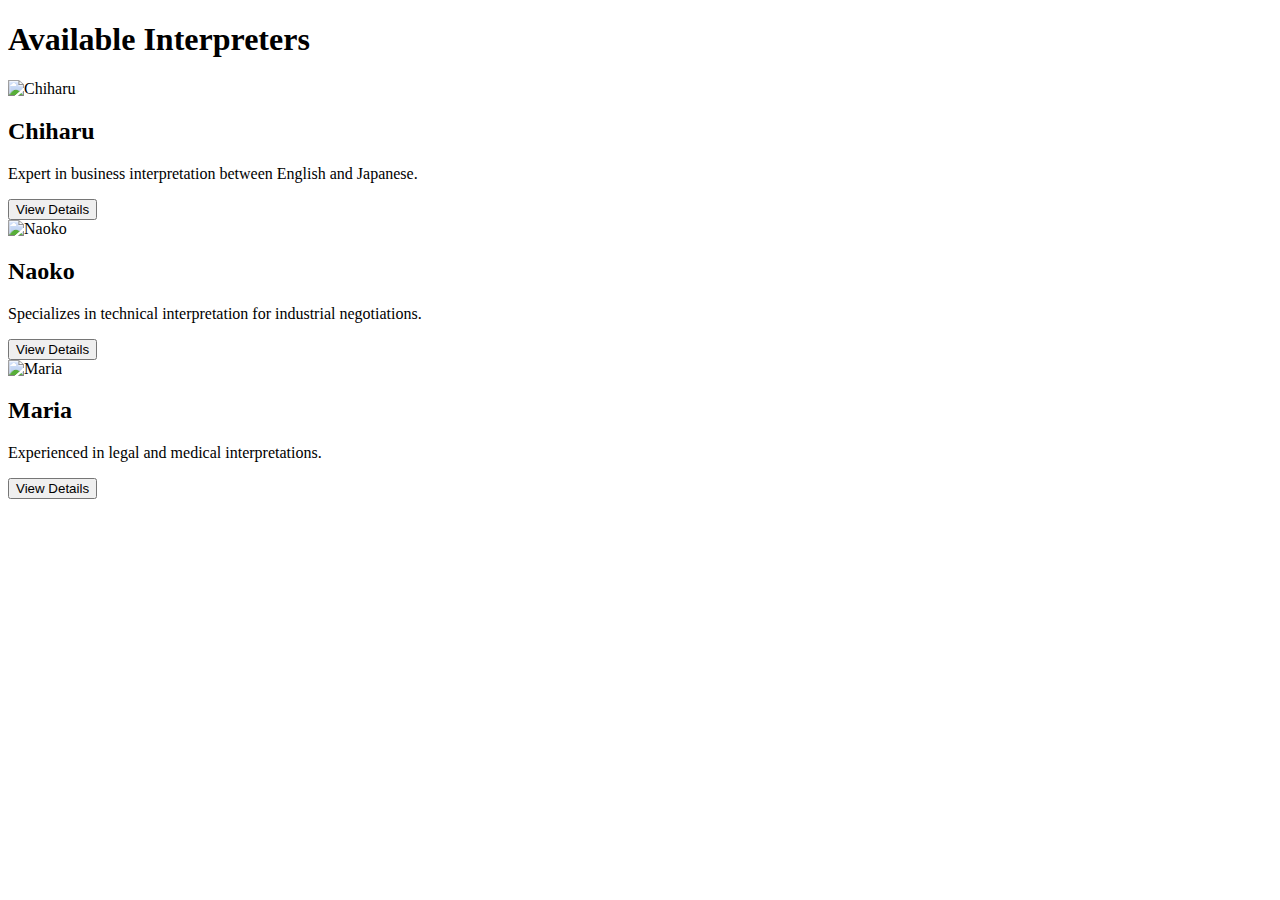
==== available_interpreters.html @ 51377a71 "Create available_interpreters.html" ====
<!DOCTYPE html>
<html lang="en">
<head>
    <meta charset="UTF-8">
    <meta name="viewport" content="width=device-width, initial-scale=1.0">
    <title>Available Interpreters</title>
    <link rel="stylesheet" href="css/style.css">
</head>
<body>
    <h1>Available Interpreters</h1>

    <!-- Interpreter list -->
    <div id="interpreter-list">
        <div class="interpreter">
            <img src="img/chiharu.jpg" alt="Chiharu" class="interpreter-img">
            <h2>Chiharu</h2>
            <p>Expert in business interpretation between English and Japanese.</p>
            <button class="show-details" data-id="chiharu">View Details</button>
        </div>

        <div class="interpreter">
            <img src="img/naoko.jpg" alt="Naoko" class="interpreter-img">
            <h2>Naoko</h2>
            <p>Specializes in technical interpretation for industrial negotiations.</p>
            <button class="show-details" data-id="naoko">View Details</button>
        </div>

        <div class="interpreter">
            <img src="img/maria.jpg" alt="Maria" class="interpreter-img">
            <h2>Maria</h2>
            <p>Experienced in legal and medical interpretations.</p>
            <button class="show-details" data-id="maria">View Details</button>
        </div>
    </div>

    <!-- Profile section -->
    <div id="profile-container" style="display:none;">
        <h2 id="interpreter-name"></h2>
        <img id="interpreter-photo" src="" alt="Interpreter Photo" class="interpreter-img">
        <p id="interpreter-description"></p>
        
        <h3>Schedule an Appointment</h3>
        <div id="schedule"></div> <!-- Calendly widget will be embedded here -->
    </div>

    <script src="js/jquery-2.1.3.min.js"></script>
    <script src="js/app.js"></script>
</body>
</html>
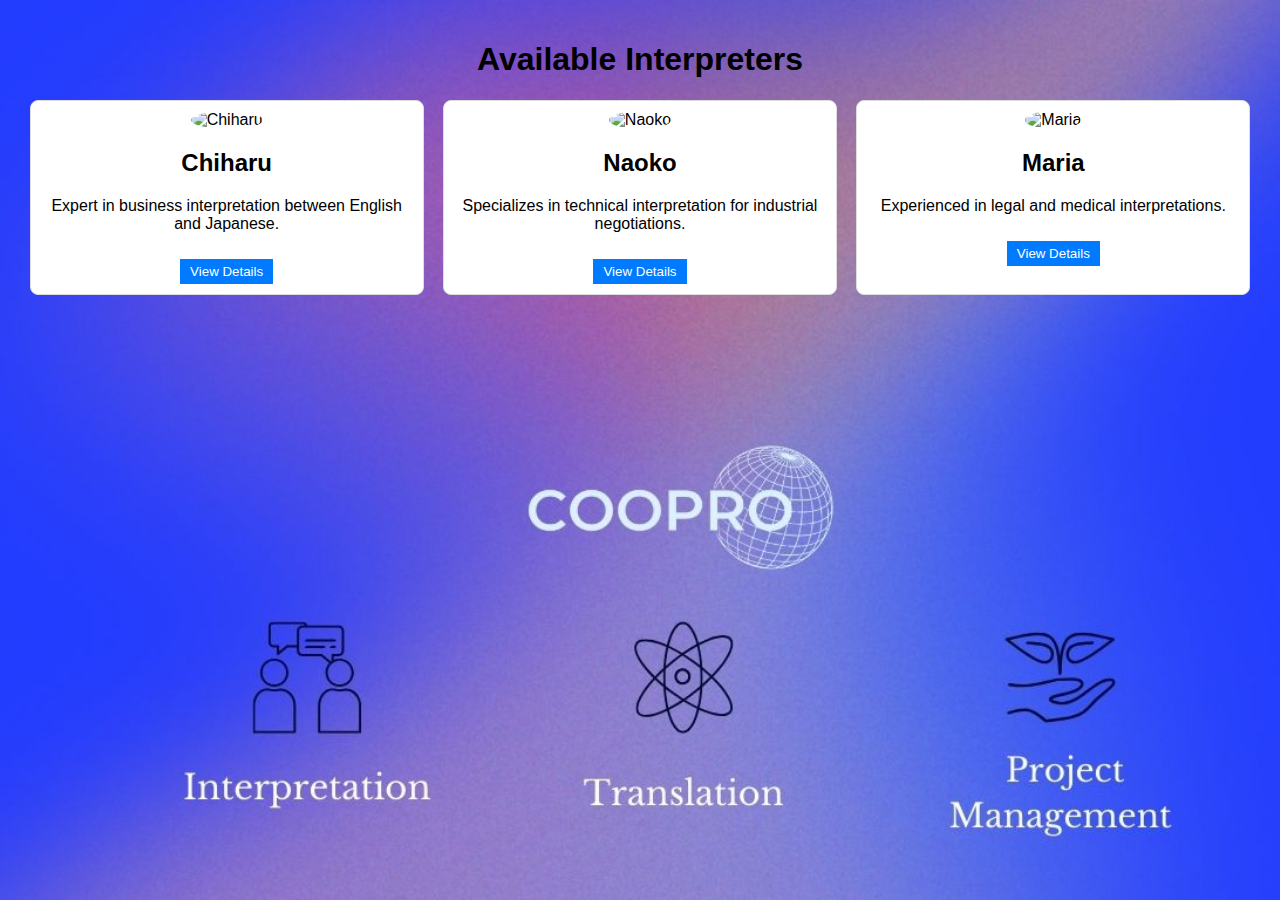
==== commit eea6c1c5: "Update available_interpreters.html" ====
--- a/available_interpreters.html
+++ b/available_interpreters.html
@@ -12,21 +12,21 @@
     <!-- Interpreter list -->
     <div id="interpreter-list">
         <div class="interpreter">
-            <img src="img/chiharu.jpg" alt="Chiharu" class="interpreter-img">
+            <img src="..img/chiharu.jpg" alt="Chiharu" class="interpreter-img">
             <h2>Chiharu</h2>
             <p>Expert in business interpretation between English and Japanese.</p>
             <button class="show-details" data-id="chiharu">View Details</button>
         </div>
 
         <div class="interpreter">
-            <img src="img/naoko.jpg" alt="Naoko" class="interpreter-img">
+            <img src="..img/naoko.jpg" alt="Naoko" class="interpreter-img">
             <h2>Naoko</h2>
             <p>Specializes in technical interpretation for industrial negotiations.</p>
             <button class="show-details" data-id="naoko">View Details</button>
         </div>
 
         <div class="interpreter">
-            <img src="img/maria.jpg" alt="Maria" class="interpreter-img">
+            <img src="..img/maria.jpg" alt="Maria" class="interpreter-img">
             <h2>Maria</h2>
             <p>Experienced in legal and medical interpretations.</p>
             <button class="show-details" data-id="maria">View Details</button>
--- a/css/style.css
+++ b/css/style.css
@@ -0,0 +1,86 @@
+body {
+  font-family: Arial, sans-serif;
+  background: url('../img/5.jpg') no-repeat center center fixed;
+  background-size: cover;
+  padding: 20px;
+  margin: 0;
+}
+
+h1, h2 {
+  color: black;
+  text-align: center;
+}
+
+#service-selection {
+  display: flex;
+  justify-content: center; /* ボタンを横方向で中央揃え */
+  gap: 20px; /* ボタン同士の間隔を設定 */
+  margin-top: 20px; /* 上にスペースを追加 */
+}
+
+.service-button {
+  padding: 10px 20px;
+  background-color: #4a55b4;
+  color: white;
+  border: none;
+  cursor: pointer;
+  font-size: 18px;
+}
+
+.service-button:hover {
+  background-color: #656cb4;
+}
+
+.container {
+  text-align: center;
+  margin-top: 100px;
+}
+
+.service-buttons {
+  margin-top: 20px;
+  text-align: center;
+}
+
+#interpreter-list {
+  display: flex;
+  justify-content: space-around;
+  margin-top: 20px;
+}
+
+.interpreter {
+  background-color: #fff;
+  border: 1px solid #ddd;
+  padding: 10px;
+  text-align: center;
+  width: 30%;
+  border-radius: 8px;
+}
+
+.interpreter img {
+  max-width: 100px;
+  border-radius: 50%;
+}
+
+.show-details {
+  margin-top: 10px;
+  padding: 5px 10px;
+  background-color: #007bff;
+  color: #fff;
+  border: none;
+  cursor: pointer;
+}
+
+#profile-container {
+  margin-top: 40px;
+  text-align: center;
+}
+
+#interpreter-photo {
+  max-width: 150px;
+  border-radius: 50%;
+  margin-bottom: 20px;
+}
+
+#schedule {
+  margin-top: 20px;
+}
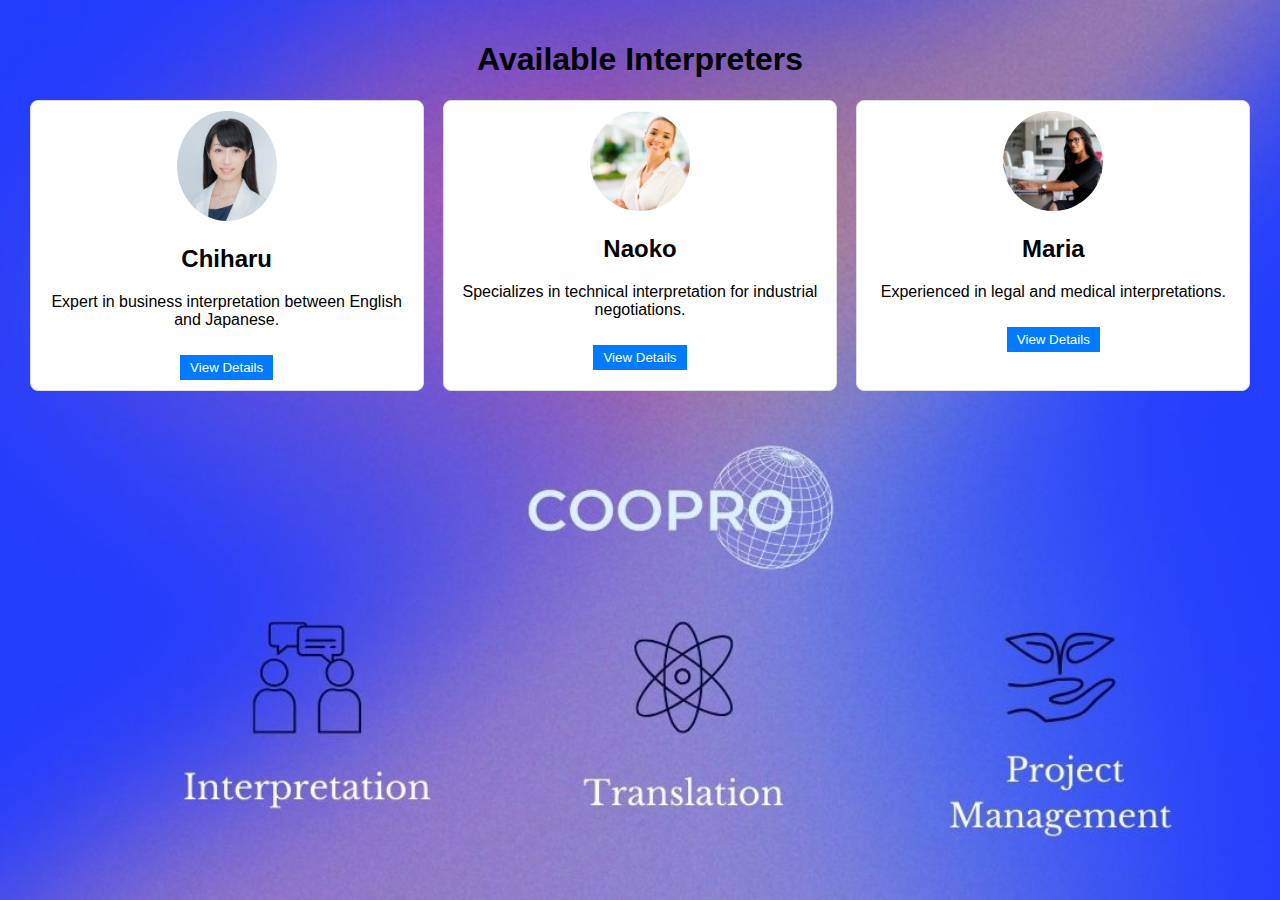
==== commit 38c8929d: "Update available_interpreters.html" ====
--- a/available_interpreters.html
+++ b/available_interpreters.html
@@ -12,21 +12,21 @@
     <!-- Interpreter list -->
     <div id="interpreter-list">
         <div class="interpreter">
-            <img src="..img/chiharu.jpg" alt="Chiharu" class="interpreter-img">
+            <img src="img/chiharu.jpg" alt="Chiharu" class="interpreter-img">
             <h2>Chiharu</h2>
             <p>Expert in business interpretation between English and Japanese.</p>
             <button class="show-details" data-id="chiharu">View Details</button>
         </div>
 
         <div class="interpreter">
-            <img src="..img/naoko.jpg" alt="Naoko" class="interpreter-img">
+            <img src="img/naoko.jpg" alt="Naoko" class="interpreter-img">
             <h2>Naoko</h2>
             <p>Specializes in technical interpretation for industrial negotiations.</p>
             <button class="show-details" data-id="naoko">View Details</button>
         </div>
 
         <div class="interpreter">
-            <img src="..img/maria.jpg" alt="Maria" class="interpreter-img">
+            <img src="img/maria.jpg" alt="Maria" class="interpreter-img">
             <h2>Maria</h2>
             <p>Experienced in legal and medical interpretations.</p>
             <button class="show-details" data-id="maria">View Details</button>
